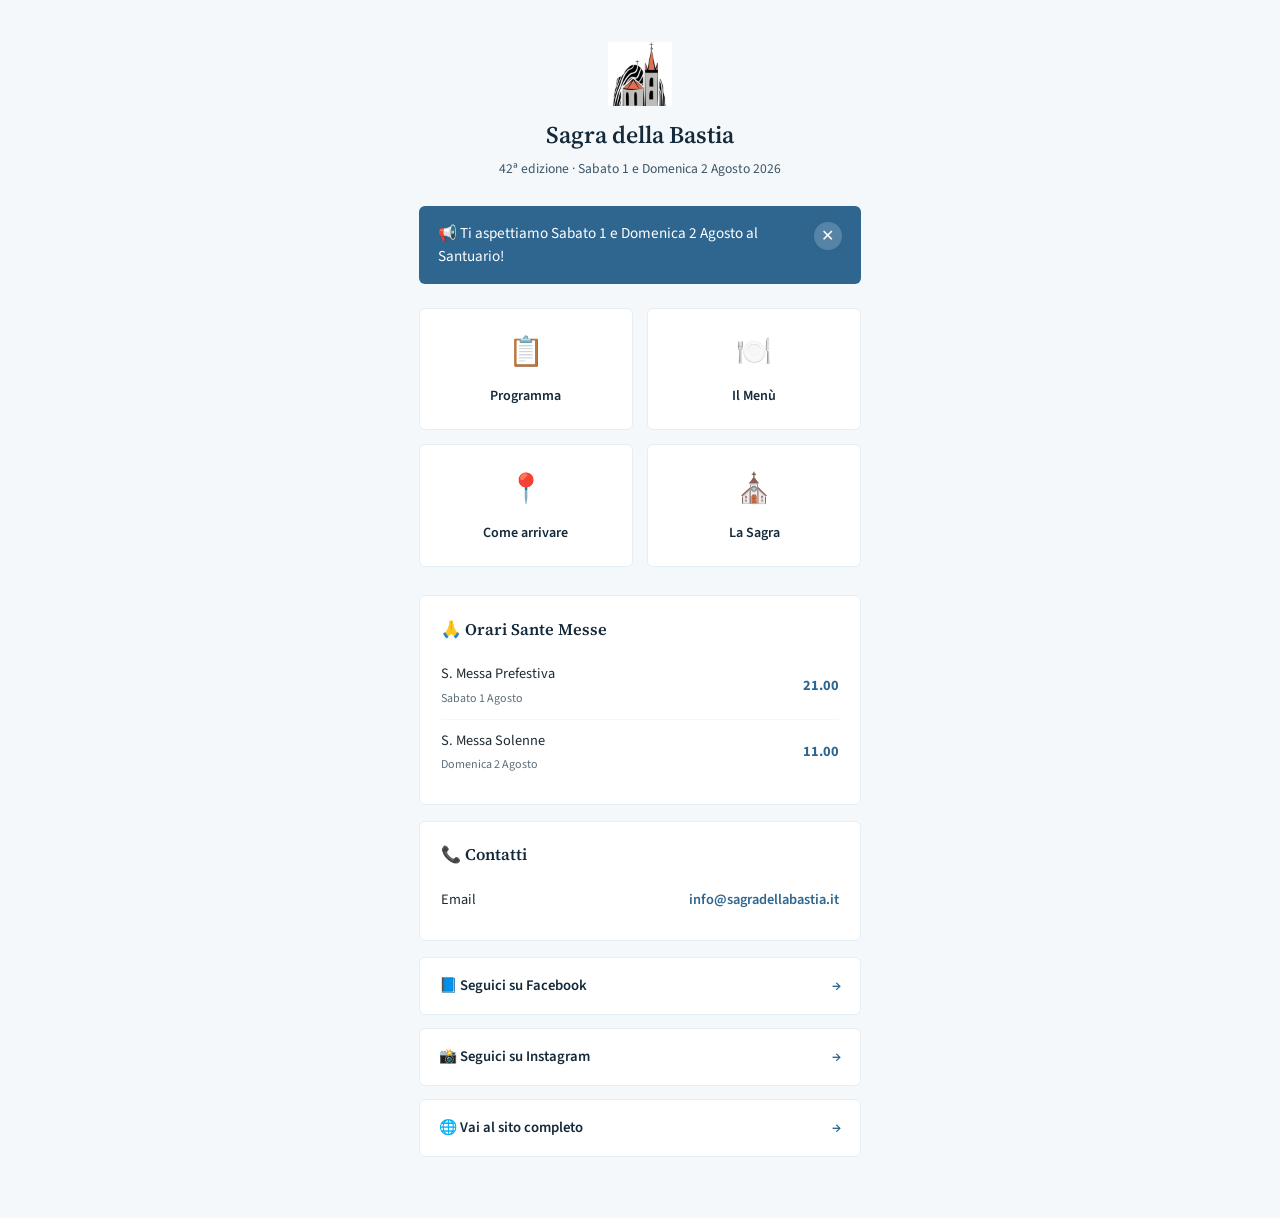
==== app.html @ b009b129 "Add files via upload" ====
<!DOCTYPE html>
<html lang="it">
<head>
  <meta charset="UTF-8">
  <meta name="viewport" content="width=device-width, initial-scale=1, viewport-fit=cover">
  <title>Sagra della Bastia – App</title>
  <meta name="description" content="Programma, menù e info utili per la Sagra della Bastia, sempre con te.">
  <meta name="theme-color" content="#14293A">
  <link rel="manifest" href="manifest.json">
  <link rel="apple-touch-icon" href="img/icons/icon-192.png">
  <link rel="icon" href="img/icons/icon-192.png">
  <link rel="stylesheet" href="css/style.css">
</head>
<body style="background:var(--sfondo);">

<div class="app-wrap">

  <div class="app-header">
    <img src="img/icons/icon-192.png" alt="Sagra della Bastia">
    <h1>Sagra della Bastia</h1>
    <p><span data-edizione></span>ª edizione · <span data-date></span></p>
  </div>

  <div id="alert-container"></div>

  <div class="app-install-banner" id="install-banner">
    Aggiungi questa app alla schermata Home per averla sempre a portata di mano.
    <button id="install-btn">Installa l'app</button>
  </div>

  <div class="quick-grid">
    <a href="programma.html" class="quick-card">
      <span class="icon">📋</span>
      <span class="label">Programma</span>
    </a>
    <a href="https://drive.google.com/file/d/1ay6OlVCcre5O2pKDrRDUG2ReVe06qgCE/view?usp=sharing" target="_blank" rel="noopener" class="quick-card">
      <span class="icon">🍽️</span>
      <span class="label">Il Menù</span>
    </a>
    <a id="mappa-link" href="#" target="_blank" rel="noopener" class="quick-card">
      <span class="icon">📍</span>
      <span class="label">Come arrivare</span>
    </a>
    <a href="la-sagra.html" class="quick-card">
      <span class="icon">⛪</span>
      <span class="label">La Sagra</span>
    </a>
  </div>

  <div class="info-block">
    <h3>🙏 Orari Sante Messe</h3>
    <div id="messe-container"></div>
  </div>

  <div class="info-block">
    <h3>📞 Contatti</h3>
    <div class="info-row">
      <span class="giorno">Email</span>
      <a href="mailto:info@sagradellabastia.it" class="ora" style="font-weight:600;">info@sagradellabastia.it</a>
    </div>
  </div>

  <a href="https://www.facebook.com/SagradellaBastia/" target="_blank" rel="noopener" class="app-link-row">
    📘 Seguici su Facebook <span class="arrow">→</span>
  </a>
  <a href="https://www.instagram.com/sagradellabastia" target="_blank" rel="noopener" class="app-link-row">
    📸 Seguici su Instagram <span class="arrow">→</span>
  </a>
  <a href="index.html" class="app-link-row">
    🌐 Vai al sito completo <span class="arrow">→</span>
  </a>

</div>

<script src="js/bastia.js"></script>
<script>
window.bastiaInit = function(d) {
  // Alert in-app
  if (d.alert_attivo && d.alert_messaggio) {
    const dismissKey = 'alert_dismissed_' + d.alert_messaggio.length + '_' + d.anno;
    if (!sessionStorage.getItem(dismissKey)) {
      document.getElementById('alert-container').innerHTML = `
        <div class="alert-banner" id="alert-box">
          <p>📢 ${d.alert_messaggio}</p>
          <button class="alert-close" id="alert-close-btn">✕</button>
        </div>`;
      document.getElementById('alert-close-btn').addEventListener('click', () => {
        document.getElementById('alert-box').remove();
        sessionStorage.setItem(dismissKey, '1');
      });
    }
  }

  // Mappa
  if (d.mappa_url) {
    document.getElementById('mappa-link').href = d.mappa_url;
  }

  // Orari messe
  if (d.messe && d.messe.length) {
    document.getElementById('messe-container').innerHTML = d.messe.map(m => `
      <div class="info-row">
        <span class="giorno">${m.tipo}<br><small style="color:var(--grigio)">${m.giorno}</small></span>
        <span class="ora">${m.ora}</span>
      </div>
    `).join('');
  }
};
</script>

<script>
// Registrazione Service Worker
if ('serviceWorker' in navigator) {
  window.addEventListener('load', () => {
    navigator.serviceWorker.register('sw.js').catch(err => console.log('SW non registrato:', err));
  });
}

// Prompt di installazione personalizzato
let deferredPrompt;
window.addEventListener('beforeinstallprompt', (e) => {
  e.preventDefault();
  deferredPrompt = e;
  document.getElementById('install-banner').classList.add('visible');
});

document.getElementById('install-btn').addEventListener('click', async () => {
  if (deferredPrompt) {
    deferredPrompt.prompt();
    await deferredPrompt.userChoice;
    deferredPrompt = null;
    document.getElementById('install-banner').classList.remove('visible');
  }
});

window.addEventListener('appinstalled', () => {
  document.getElementById('install-banner').classList.remove('visible');
});
</script>
</body>
</html>
---- css/style.css ----
@import url('https://fonts.googleapis.com/css2?family=Source+Serif+4:wght@400;500;600&family=Source+Sans+3:wght@300;400;600&display=swap');

:root {
  --azzurro:    #2E6690;
  --azzurro-d:  #14293A;
  --azzurro-l:  #A9C6DA;
  --sfondo:     #F4F8FB;
  --sfondo-2:   #E4EEF5;
  --bianco:     #FFFFFF;
  --testo:      #1E2A33;
  --testo-2:    #3D5566;
  --grigio:     #5C6E78;

  --font-display: 'Source Serif 4', Georgia, serif;
  --font-body:    'Source Sans 3', system-ui, sans-serif;

  --r: 6px;
  --gap: clamp(1.2rem, 4vw, 3rem);
  --container: 1340px;
}

*, *::before, *::after { box-sizing: border-box; margin: 0; padding: 0; }
html { scroll-behavior: smooth; }
body { font-family: var(--font-body); background: var(--sfondo); color: var(--testo); line-height: 1.65; font-size: 1rem; }
img { max-width: 100%; display: block; }
a { color: inherit; text-decoration: none; }

/* NAV */
.nav { background: var(--bianco); position: sticky; top: 0; z-index: 100; border-bottom: 1px solid var(--azzurro-l); }
.nav-inner { max-width: var(--container); margin: auto; padding: 1.1rem var(--gap); display: flex; align-items: center; justify-content: space-between; gap: 1.5rem; flex-wrap: wrap; }
.nav-brand { font-family: var(--font-display); font-size: 1.2rem; font-weight: 600; color: var(--azzurro-d); letter-spacing: .01em; line-height: 1.2; }
.nav-brand small { display: block; font-size: .74rem; font-weight: 400; color: var(--grigio); letter-spacing: .08em; text-transform: uppercase; font-family: var(--font-body); margin-top: .15rem; }
.nav-links { display: flex; gap: 1.9rem; list-style: none; flex-wrap: wrap; align-items: center; }
.nav-links a { color: var(--testo-2); font-size: .95rem; letter-spacing: .02em; font-weight: 400; transition: color .2s; padding: .2rem 0; border-bottom: 1px solid transparent; }
.nav-links a:hover, .nav-links a.active { color: var(--azzurro-d); border-bottom-color: var(--azzurro); }
.nav-links .nav-ar { background: var(--sfondo-2); color: var(--azzurro-d); padding: .45rem 1.2rem; border-radius: 1.2rem; font-size: .88rem; border-bottom: none !important; }
.nav-links .nav-ar:hover { background: var(--azzurro-l); }

/* HERO */
.hero { position: relative; background: var(--sfondo); text-align: center; padding: clamp(3.5rem, 9vw, 6.5rem) var(--gap) clamp(3.5rem, 8vw, 6rem); background-size: cover; background-position: center center; background-repeat: no-repeat; transition: background-image .3s; overflow: hidden; }
.hero.has-photo { background-color: var(--azzurro-d); }
.hero-overlay { position: absolute; inset: 0; background: transparent; pointer-events: none; }
.hero.has-photo .hero-overlay { background: linear-gradient(180deg, rgba(20,41,58,.55) 0%, rgba(20,41,58,.72) 60%, rgba(20,41,58,.85) 100%); }
.hero-content { position: relative; z-index: 1; }
.hero-eyebrow { font-size: .78rem; letter-spacing: .14em; text-transform: uppercase; color: var(--azzurro); margin-bottom: 1.2rem; font-weight: 600; }
.hero.has-photo .hero-eyebrow { color: var(--azzurro-l); }
.hero h1 { font-family: var(--font-display); font-size: clamp(2.4rem, 6.5vw, 4.2rem); font-weight: 600; line-height: 1.15; color: var(--azzurro-d); margin-bottom: .6rem; }
.hero.has-photo h1 { color: var(--bianco); }
.hero h1 em { font-style: italic; color: var(--azzurro); }
.hero.has-photo h1 em { color: var(--azzurro-l); }
.hero-sub { font-size: clamp(1.05rem, 2.4vw, 1.25rem); color: var(--testo-2); margin-bottom: 1.8rem; font-weight: 300; max-width: 56ch; margin-left: auto; margin-right: auto; }
.hero.has-photo .hero-sub { color: #E4ECF2; }
.hero-date { display: inline-block; border: 1px solid var(--azzurro-l); border-radius: var(--r); padding: .5rem 1.8rem; font-family: var(--font-display); font-size: clamp(1rem, 2.2vw, 1.25rem); color: var(--azzurro-d); margin-bottom: 1.8rem; background: var(--bianco); }
.hero.has-photo .hero-date { background: rgba(255,255,255,.92); border-color: rgba(255,255,255,.4); }
.hero-cta { display: inline-block; background: var(--azzurro); color: var(--bianco); font-weight: 500; font-size: .85rem; padding: .65rem 1.8rem; border-radius: var(--r); transition: background .2s; margin: .3rem .4rem; }
.hero-cta:first-of-type { background: var(--bianco); border: 1px solid var(--azzurro-l); color: var(--azzurro-d); }
.hero-cta:hover { background: var(--azzurro-d); }
.hero-cta:first-of-type:hover { background: var(--sfondo-2); color: var(--azzurro-d); }
.hero.has-photo .hero-cta:first-of-type { background: rgba(255,255,255,.12); border-color: rgba(255,255,255,.5); color: var(--bianco); }
.hero.has-photo .hero-cta:first-of-type:hover { background: rgba(255,255,255,.22); color: var(--bianco); }
.hero-divider { width: 36px; height: 2px; background: var(--azzurro-l); margin: 0 auto 1.8rem; }

/* SECTION */
.section { max-width: var(--container); margin: auto; padding: clamp(2.2rem, 5vw, 4rem) var(--gap); }
.section-eyebrow { font-size: .78rem; letter-spacing: .12em; text-transform: uppercase; color: var(--azzurro); font-weight: 600; margin-bottom: .6rem; }
.section h2 { font-family: var(--font-display); font-size: clamp(1.8rem, 3.6vw, 2.6rem); font-weight: 600; color: var(--azzurro-d); margin-bottom: 1.3rem; line-height: 1.25; }
.section p { color: var(--testo-2); font-size: 1.1rem; max-width: 72ch; }
.section p + p { margin-top: .9rem; }
.section-divider { border: none; height: 1px; background: var(--azzurro-l); max-width: 100%; opacity: .5; }

/* FEATURE GRID */
.feature-grid { display: grid; grid-template-columns: repeat(4, 1fr); gap: 1.3rem; margin-top: 2.2rem; }
.feature-item { background: var(--bianco); border: 1px solid var(--sfondo-2); border-radius: var(--r); padding: 1.7rem 1.5rem; }
.feature-item .icon { font-size: 1.9rem; margin-bottom: .8rem; opacity: .85; }
.feature-item h3 { font-family: var(--font-display); font-size: 1.15rem; font-weight: 600; color: var(--azzurro-d); margin-bottom: .4rem; }
.feature-item p { font-size: .92rem; color: var(--grigio); }

/* PROGRAMMA CARDS */
.prog-grid { display: grid; grid-template-columns: repeat(auto-fit, minmax(340px, 1fr)); gap: 2rem; margin-top: 2.2rem; }
.prog-card { background: var(--bianco); border: 1px solid var(--sfondo-2); border-radius: var(--r); overflow: hidden; }
.prog-card-head { background: var(--sfondo-2); padding: 1.4rem 1.7rem; }
.prog-card-head .day-label { font-size: .72rem; letter-spacing: .1em; text-transform: uppercase; color: var(--azzurro); font-weight: 600; margin-bottom: .3rem; }
.prog-card-head h3 { font-family: var(--font-display); font-size: 1.4rem; font-weight: 600; color: var(--azzurro-d); }
.prog-item { display: flex; gap: 1.1rem; padding: 1rem 1.7rem; border-bottom: 1px solid var(--sfondo); align-items: flex-start; }
.prog-item:last-child { border-bottom: none; }
.prog-time { font-size: .82rem; font-weight: 600; color: var(--azzurro); white-space: nowrap; min-width: 46px; padding-top: .1rem; }
.prog-desc { font-size: .98rem; color: var(--testo); }
.prog-desc strong { color: var(--azzurro-d); font-weight: 600; }

/* STORIA TIMELINE */
.timeline { margin-top: 2rem; padding-left: .3rem; }
.tl-item { display: grid; grid-template-columns: 5rem 1fr; gap: .7rem 1.8rem; padding-bottom: 2.1rem; position: relative; }
.tl-item::before { content: ''; position: absolute; left: 2.35rem; top: 1.3rem; bottom: 0; width: 1px; background: var(--azzurro-l); }
.tl-item:last-child::before { display: none; }
.tl-year { font-family: var(--font-display); font-size: 1rem; font-weight: 600; color: var(--azzurro); text-align: right; position: relative; padding-top: .05rem; z-index: 1; }
.tl-year::after { content: ''; position: absolute; right: -1.1rem; top: .4rem; width: 8px; height: 8px; border-radius: 50%; background: var(--azzurro); border: 2px solid var(--sfondo); }
.tl-body h3 { font-family: var(--font-display); font-size: 1.02rem; font-weight: 600; color: var(--azzurro-d); margin-bottom: .3rem; }
.tl-body p { font-size: .9rem; color: var(--testo-2); }

/* ATTRAZIONI */
.attrazione-grid { display: grid; grid-template-columns: repeat(auto-fit, minmax(190px, 1fr)); gap: 1.1rem; margin-top: 2.2rem; }
.attrazione { background: var(--bianco); border: 1px solid var(--sfondo-2); border-radius: var(--r); padding: 1.5rem 1.3rem; text-align: center; }
.attrazione .emoji { font-size: 2rem; margin-bottom: .6rem; opacity: .85; }
.attrazione h4 { font-family: var(--font-display); font-size: 1rem; font-weight: 600; color: var(--azzurro-d); margin-bottom: .3rem; }
.attrazione p { font-size: .85rem; color: var(--grigio); }

/* SPONSOR */
.sponsor-section { background: var(--sfondo-2); padding: clamp(1.8rem, 4vw, 3rem) var(--gap); }
.sponsor-inner { max-width: var(--container); margin: auto; }
.sponsor-grid { display: flex; flex-wrap: wrap; gap: .6rem; margin-top: 1.2rem; }
.sponsor-pill { background: var(--bianco); color: var(--testo-2); border: 1px solid var(--azzurro-l); border-radius: 1.4rem; padding: .35rem 1rem; font-size: .8rem; transition: border-color .2s, color .2s; display: inline-flex; align-items: center; gap: .5rem; }
.sponsor-pill:hover { border-color: var(--azzurro); color: var(--azzurro-d); }
.sponsor-pill a { color: inherit; display: inline-flex; align-items: center; gap: .5rem; }
.sponsor-pill img { height: 22px; width: auto; max-width: 90px; object-fit: contain; display: block; }

/* GRID LOGHI (per sponsor con logo, vista più "istituzionale") */
.sponsor-logo-grid { display: grid; grid-template-columns: repeat(auto-fit, minmax(120px, 1fr)); gap: 1rem; margin-top: 1.2rem; align-items: center; }
.sponsor-logo-card { background: var(--bianco); border: 1px solid var(--sfondo-2); border-radius: var(--r); padding: 1rem; display: flex; align-items: center; justify-content: center; height: 80px; transition: border-color .2s; }
.sponsor-logo-card:hover { border-color: var(--azzurro-l); }
.sponsor-logo-card img { max-height: 48px; max-width: 100%; object-fit: contain; }

/* CAPITOLI STORIA — layout editoriale alternato sx/dx */
.capitolo-row { max-width: var(--container); margin: 0 auto; padding: clamp(2.2rem, 5vw, 3.5rem) var(--gap); display: grid; grid-template-columns: 1fr 1fr; gap: clamp(1.5rem, 4vw, 3rem); align-items: center; }
.capitolo-row:not(:last-child) { border-bottom: 1px solid var(--sfondo-2); }
.capitolo-row.invert .capitolo-testo { order: 2; }
.capitolo-row.invert .capitolo-media { order: 1; }
.capitolo-num { font-size: .78rem; letter-spacing: .14em; text-transform: uppercase; color: var(--azzurro); font-weight: 600; margin-bottom: .6rem; }
.capitolo-testo h2 { font-family: var(--font-display); font-size: clamp(1.6rem, 3.2vw, 2.2rem); font-weight: 600; color: var(--azzurro-d); margin-bottom: 1.1rem; line-height: 1.3; }
.capitolo-testo p { color: var(--testo-2); font-size: 1.08rem; max-width: 54ch; }
.capitolo-media { border-radius: var(--r); overflow: hidden; border: 1px solid var(--sfondo-2); background: var(--sfondo-2); aspect-ratio: 4/3; min-height: 320px; }
.capitolo-media img, .capitolo-media video { width: 100%; height: 100%; object-fit: cover; display: block; }
.capitolo-media.testo-only { display: none; }
.capitolo-media video { object-fit: contain; background: #000; }
.capitolo-row.no-media { grid-template-columns: 1fr; }
.capitolo-row.no-media .capitolo-testo { max-width: 62ch; margin: 0 auto; text-align: center; }
.capitolo-row.no-media .capitolo-testo p { margin-left: auto; margin-right: auto; }
.capitolo-video-row { max-width: 980px; margin: 1.4rem auto 0; display: grid; grid-template-columns: 1fr 1fr; gap: 1rem; }
.capitolo-video-row video { width: 100%; border-radius: var(--r); border: 1px solid var(--sfondo-2); display: block; background: #000; }

/* VIDEO CENTRALE GRANDE — capitolo finale "chiesa agibile" */
.capitolo-video-centrale { max-width: 1100px; margin: 1.8rem auto 0; }
.capitolo-video-centrale video { width: 100%; aspect-ratio: 16/9; border-radius: var(--r); border: 1px solid var(--sfondo-2); display: block; background: #000; }

/* PHOTO FRAME generico riusabile */
.photo-frame { border-radius: var(--r); overflow: hidden; border: 1px solid var(--sfondo-2); background: var(--sfondo-2); }
.photo-frame img { width: 100%; height: 100%; object-fit: cover; display: block; }
.hero-photo { max-width: 640px; margin: 0 auto 2rem; border-radius: var(--r); overflow: hidden; border: 1px solid var(--azzurro-l); aspect-ratio: 16/9; }
.hero-photo img { width: 100%; height: 100%; object-fit: cover; display: block; }
.photo-grid { display: grid; grid-template-columns: repeat(auto-fit, minmax(200px, 1fr)); gap: 1rem; margin-top: 1.8rem; }
.photo-grid .photo-frame { aspect-ratio: 4/3; }

/* CONTATTI / SOCIAL */
.contact-band { background: var(--azzurro-d); padding: clamp(1.8rem, 4vw, 3rem) var(--gap); text-align: center; }
.contact-band h2 { font-family: var(--font-display); font-weight: 600; color: var(--bianco); font-size: clamp(1.3rem, 2.6vw, 1.7rem); margin-bottom: .4rem; }
.contact-band p { color: var(--azzurro-l); font-size: .9rem; margin-bottom: 1.5rem; }
.social-row { display: flex; justify-content: center; gap: .8rem; flex-wrap: wrap; margin-bottom: 1.3rem; }
.social-btn { display: inline-flex; align-items: center; gap: .4rem; padding: .55rem 1.4rem; border-radius: 1.4rem; font-size: .82rem; font-weight: 500; background: rgba(255,255,255,.08); color: var(--bianco); border: 1px solid rgba(255,255,255,.2); transition: background .2s; }
.social-btn:hover { background: rgba(255,255,255,.16); }
.contact-email { color: var(--azzurro-l); font-family: var(--font-display); font-size: .98rem; }

/* DOWNLOAD */
.dl-row { display: flex; gap: .9rem; flex-wrap: wrap; margin-top: 1.3rem; }
.dl-btn { display: inline-flex; align-items: center; gap: .5rem; background: var(--bianco); color: var(--azzurro-d); border: 1px solid var(--azzurro-l); padding: .6rem 1.4rem; border-radius: var(--r); font-size: .85rem; font-weight: 500; transition: border-color .2s; }
.dl-btn:hover { border-color: var(--azzurro); }

/* BANNER */
.banner { background: var(--sfondo-2); color: var(--azzurro-d); text-align: center; padding: .55rem var(--gap); font-weight: 500; font-size: .82rem; border-bottom: 1px solid var(--azzurro-l); }
.banner a { text-decoration: underline; }

/* PAGE HERO interno */
.page-hero { background: var(--azzurro-d); padding: clamp(2.6rem, 6vw, 4.2rem) var(--gap); text-align: center; border-bottom: none; }
.page-hero .hero-eyebrow { color: var(--azzurro-l); }
.page-hero h1 { font-family: var(--font-display); font-size: clamp(1.9rem, 4.2vw, 2.7rem); font-weight: 600; color: var(--bianco); }
.page-hero p { color: #C8D8E2; font-size: 1rem; max-width: 55ch; margin: .8rem auto 0; font-weight: 300; }

/* FOOTER */
.footer { background: var(--bianco); color: var(--grigio); text-align: center; padding: 1.8rem var(--gap); font-size: .8rem; line-height: 1.9; border-top: 1px solid var(--sfondo-2); }
.footer strong { color: var(--azzurro-d); }
.footer a { color: var(--grigio); }

@media (max-width: 700px) {
  .capitolo-row { grid-template-columns: 1fr !important; }
  .capitolo-row.invert .capitolo-testo { order: 1; }
  .capitolo-row.invert .capitolo-media { order: 2; }
  .capitolo-media { aspect-ratio: 16/9; }
  .capitolo-video-row { grid-template-columns: 1fr; }
}
@media (max-width: 900px) {
  .feature-grid { grid-template-columns: repeat(2, 1fr); }
}
/* ALERT BANNER PWA */
.alert-banner { background: var(--azzurro); color: var(--bianco); padding: 1rem 1.2rem; border-radius: var(--r); margin-bottom: 1.5rem; display: flex; align-items: flex-start; justify-content: space-between; gap: 1rem; }
.alert-banner p { margin: 0; font-size: .95rem; line-height: 1.5; }
.alert-banner .alert-close { background: rgba(255,255,255,.2); border: none; color: var(--bianco); width: 28px; height: 28px; min-width: 28px; border-radius: 50%; font-size: 1rem; line-height: 1; cursor: pointer; display: flex; align-items: center; justify-content: center; }
.alert-banner .alert-close:hover { background: rgba(255,255,255,.32); }

/* APP HOME */
.app-wrap { max-width: 480px; margin: 0 auto; padding: 1.4rem 1.2rem 3rem; min-height: 100vh; }
.app-header { text-align: center; padding: 1.2rem 0 1.6rem; }
.app-header img { width: 64px; height: 64px; margin: 0 auto .6rem; }
.app-header h1 { font-family: var(--font-display); font-size: 1.5rem; color: var(--azzurro-d); font-weight: 600; }
.app-header p { font-size: .85rem; color: var(--testo-2); margin-top: .2rem; }

.quick-grid { display: grid; grid-template-columns: 1fr 1fr; gap: .9rem; margin-bottom: 1.8rem; }
.quick-card { background: var(--bianco); border: 1px solid var(--sfondo-2); border-radius: var(--r); padding: 1.3rem 1rem; text-align: center; display: flex; flex-direction: column; align-items: center; gap: .5rem; transition: border-color .2s, transform .15s; }
.quick-card:active { transform: scale(.97); }
.quick-card .icon { font-size: 1.8rem; }
.quick-card span.label { font-size: .88rem; font-weight: 600; color: var(--azzurro-d); }

.info-block { background: var(--bianco); border: 1px solid var(--sfondo-2); border-radius: var(--r); padding: 1.2rem 1.3rem; margin-bottom: 1rem; }
.info-block h3 { font-family: var(--font-display); font-size: 1.02rem; color: var(--azzurro-d); margin-bottom: .7rem; font-weight: 600; }
.info-row { display: flex; justify-content: space-between; align-items: center; padding: .55rem 0; border-bottom: 1px solid var(--sfondo); font-size: .9rem; }
.info-row:last-child { border-bottom: none; }
.info-row .giorno { color: var(--testo); }
.info-row .ora { color: var(--azzurro); font-weight: 700; }

.app-install-banner { background: var(--sfondo-2); border-radius: var(--r); padding: 1rem 1.2rem; margin-bottom: 1.5rem; font-size: .85rem; color: var(--testo-2); text-align: center; display: none; }
.app-install-banner.visible { display: block; }
.app-install-banner button { display: block; margin: .6rem auto 0; background: var(--azzurro); color: var(--bianco); border: none; padding: .55rem 1.4rem; border-radius: var(--r); font-size: .85rem; font-weight: 600; }

.app-link-row { display: block; background: var(--bianco); border: 1px solid var(--sfondo-2); border-radius: var(--r); padding: 1rem 1.2rem; margin-bottom: .8rem; display: flex; align-items: center; justify-content: space-between; font-size: .92rem; color: var(--azzurro-d); font-weight: 600; }
.app-link-row .arrow { color: var(--azzurro); }

@media (max-width: 600px) {
  .nav-links { gap: .9rem; }
  .tl-item { grid-template-columns: 3.6rem 1fr; gap: .5rem 1.1rem; }
  .tl-item::before { left: 1.7rem; }
  .tl-year::after { right: -.75rem; }
  .hero-cta { display: block; margin: .4rem auto; max-width: 220px; }
}
@media (prefers-reduced-motion: reduce) { * { transition: none !important; } }
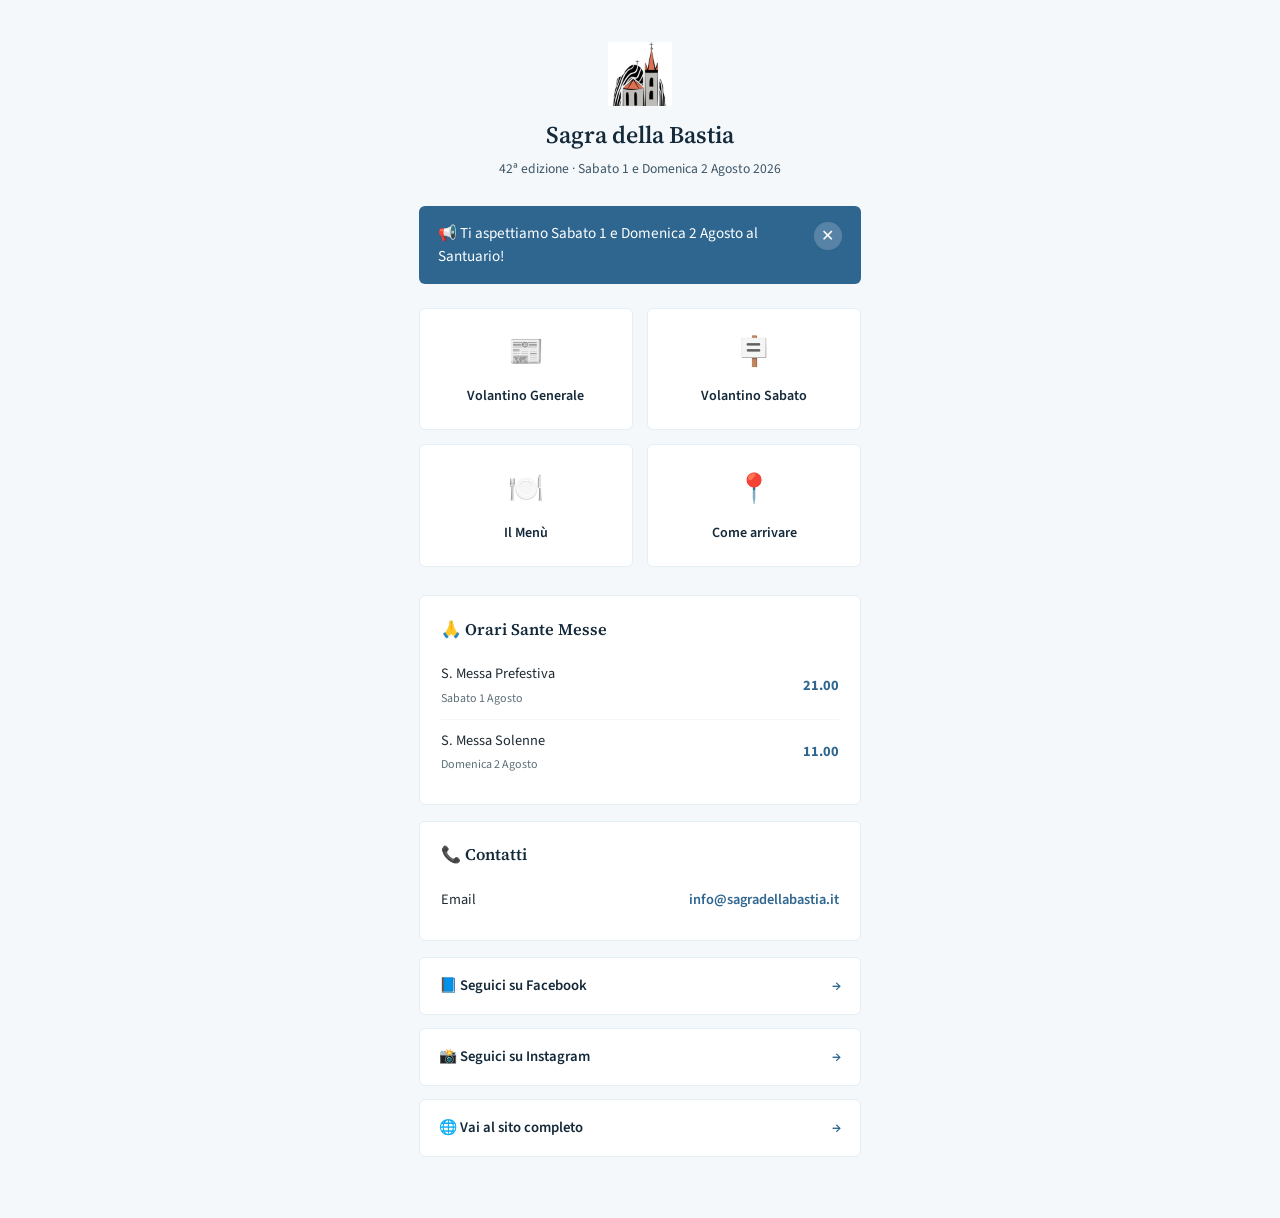
==== commit 8d085f14: "Add files via upload" ====
--- a/app.html
+++ b/app.html
@@ -29,21 +29,21 @@
   </div>
 
   <div class="quick-grid">
-    <a href="programma.html" class="quick-card">
-      <span class="icon">📋</span>
-      <span class="label">Programma</span>
+    <a id="volantino-generale-link" href="#" target="_blank" rel="noopener" class="quick-card">
+      <span class="icon">📰</span>
+      <span class="label">Volantino Generale</span>
     </a>
-    <a href="https://drive.google.com/file/d/1ay6OlVCcre5O2pKDrRDUG2ReVe06qgCE/view?usp=sharing" target="_blank" rel="noopener" class="quick-card">
+    <a id="volantino-sabato-link" href="#" target="_blank" rel="noopener" class="quick-card">
+      <span class="icon">🪧</span>
+      <span class="label">Volantino Sabato</span>
+    </a>
+    <a id="menu-link" href="#" target="_blank" rel="noopener" class="quick-card">
       <span class="icon">🍽️</span>
       <span class="label">Il Menù</span>
     </a>
     <a id="mappa-link" href="#" target="_blank" rel="noopener" class="quick-card">
       <span class="icon">📍</span>
       <span class="label">Come arrivare</span>
-    </a>
-    <a href="la-sagra.html" class="quick-card">
-      <span class="icon">⛪</span>
-      <span class="label">La Sagra</span>
     </a>
   </div>
 
@@ -91,10 +91,11 @@
     }
   }
 
-  // Mappa
-  if (d.mappa_url) {
-    document.getElementById('mappa-link').href = d.mappa_url;
-  }
+  // Link rapidi
+  if (d.volantino_generale_url) document.getElementById('volantino-generale-link').href = d.volantino_generale_url;
+  if (d.volantino_sabato_url) document.getElementById('volantino-sabato-link').href = d.volantino_sabato_url;
+  if (d.menu_url) document.getElementById('menu-link').href = d.menu_url;
+  if (d.mappa_url) document.getElementById('mappa-link').href = d.mappa_url;
 
   // Orari messe
   if (d.messe && d.messe.length) {
@@ -109,14 +110,12 @@
 </script>
 
 <script>
-// Registrazione Service Worker
 if ('serviceWorker' in navigator) {
   window.addEventListener('load', () => {
     navigator.serviceWorker.register('sw.js').catch(err => console.log('SW non registrato:', err));
   });
 }
 
-// Prompt di installazione personalizzato
 let deferredPrompt;
 window.addEventListener('beforeinstallprompt', (e) => {
   e.preventDefault();
--- a/css/style.css
+++ b/css/style.css
@@ -178,7 +178,20 @@
 .footer strong { color: var(--azzurro-d); }
 .footer a { color: var(--grigio); }
 
+/* APP CTA SECTION — home, ben visibile */
+.app-cta-section { background: var(--azzurro-d); padding: clamp(1.8rem, 4vw, 2.6rem) var(--gap); }
+.app-cta-inner { max-width: var(--container); margin: auto; display: flex; align-items: center; gap: 1.6rem; flex-wrap: wrap; justify-content: space-between; }
+.app-cta-icon { flex-shrink: 0; }
+.app-cta-icon img { width: 64px; height: 64px; border-radius: 14px; box-shadow: 0 4px 14px rgba(0,0,0,.3); }
+.app-cta-text { flex: 1; min-width: 220px; }
+.app-cta-text h2 { font-family: var(--font-display); font-size: 1.4rem; font-weight: 600; color: var(--bianco); margin-bottom: .3rem; }
+.app-cta-text p { font-size: .92rem; color: var(--azzurro-l); }
+.app-cta-button { flex-shrink: 0; background: var(--oro, var(--bianco)); background: var(--bianco); color: var(--azzurro-d); font-weight: 700; font-size: .95rem; padding: .8rem 1.8rem; border-radius: var(--r); white-space: nowrap; transition: transform .15s, background .2s; }
+.app-cta-button:hover { transform: translateY(-2px); background: var(--sfondo-2); }
+
 @media (max-width: 700px) {
+  .app-cta-inner { flex-direction: column; text-align: center; }
+  .app-cta-button { width: 100%; text-align: center; }
   .capitolo-row { grid-template-columns: 1fr !important; }
   .capitolo-row.invert .capitolo-testo { order: 1; }
   .capitolo-row.invert .capitolo-media { order: 2; }
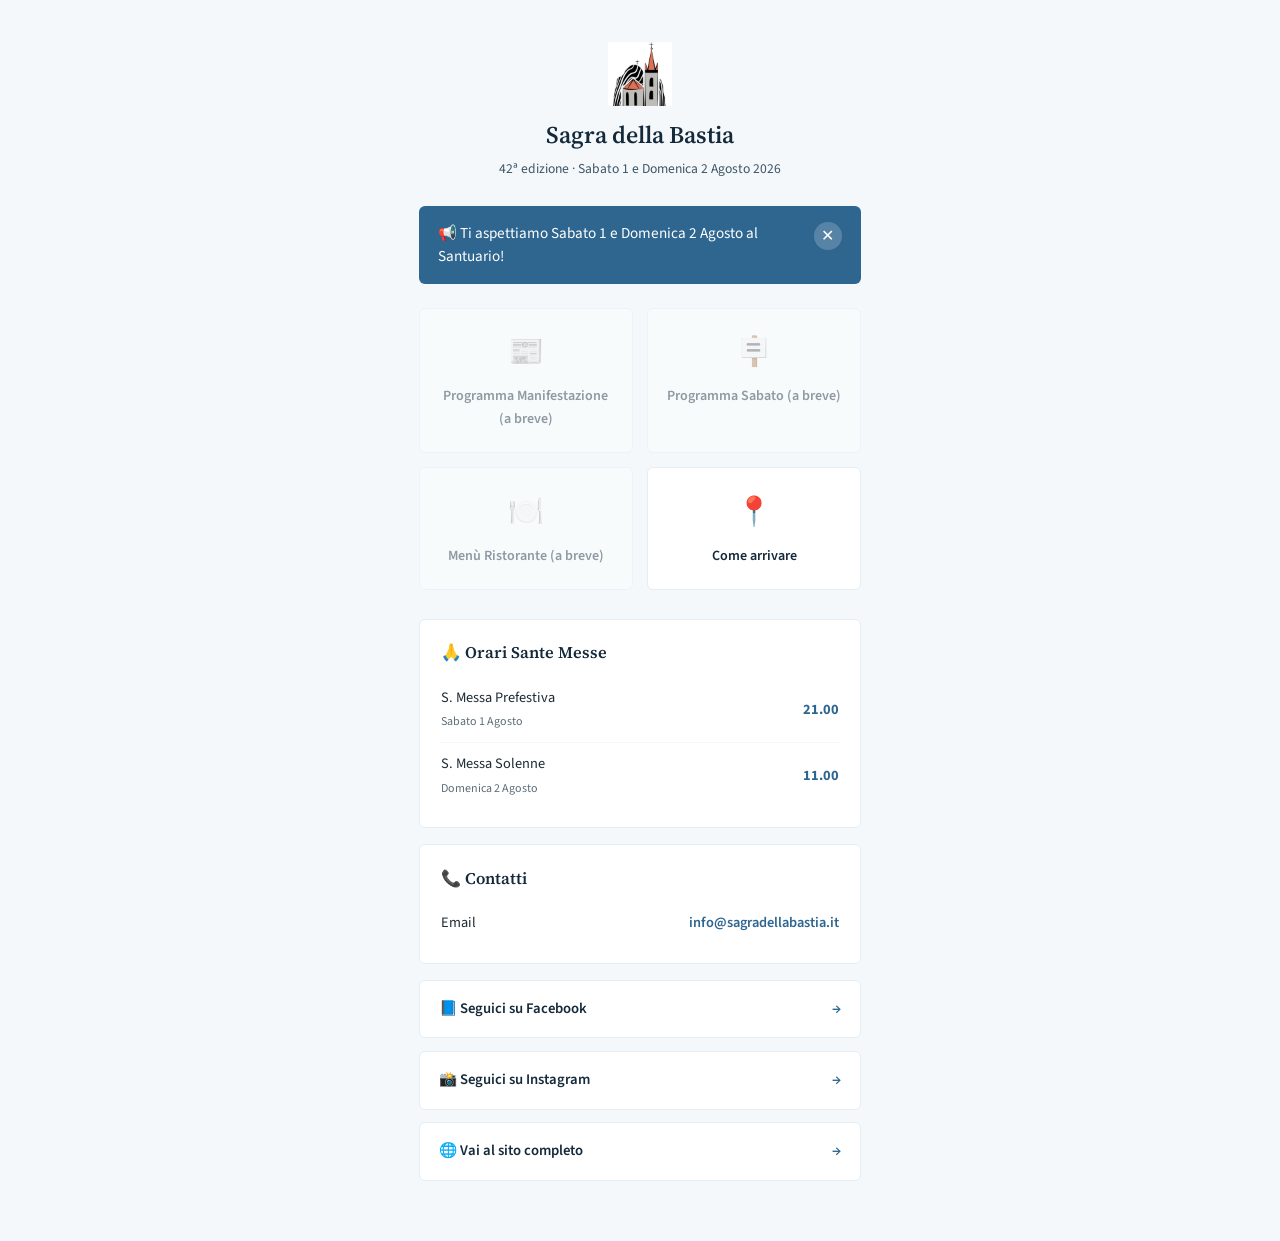
==== commit 59e65b64: "Add files via upload" ====
--- a/app.html
+++ b/app.html
@@ -31,15 +31,15 @@
   <div class="quick-grid">
     <a id="volantino-generale-link" href="#" target="_blank" rel="noopener" class="quick-card">
       <span class="icon">📰</span>
-      <span class="label">Volantino Generale</span>
+      <span class="label">Programma Manifestazione</span>
     </a>
     <a id="volantino-sabato-link" href="#" target="_blank" rel="noopener" class="quick-card">
       <span class="icon">🪧</span>
-      <span class="label">Volantino Sabato</span>
+      <span class="label">Programma Sabato</span>
     </a>
     <a id="menu-link" href="#" target="_blank" rel="noopener" class="quick-card">
       <span class="icon">🍽️</span>
-      <span class="label">Il Menù</span>
+      <span class="label">Menù Ristorante</span>
     </a>
     <a id="mappa-link" href="#" target="_blank" rel="noopener" class="quick-card">
       <span class="icon">📍</span>
@@ -91,10 +91,33 @@
     }
   }
 
-  // Link rapidi
-  if (d.volantino_generale_url) document.getElementById('volantino-generale-link').href = d.volantino_generale_url;
-  if (d.volantino_sabato_url) document.getElementById('volantino-sabato-link').href = d.volantino_sabato_url;
-  if (d.menu_url) document.getElementById('menu-link').href = d.menu_url;
+  // Link rapidi — verifica che il file esista prima di attivare il link
+  function collegaSeEsiste(id, url) {
+    if (!url) return;
+    const el = document.getElementById(id);
+    fetch(url, { method: 'HEAD' })
+      .then(res => {
+        if (res.ok) {
+          el.href = url;
+        } else {
+          disabilitaCard(el);
+        }
+      })
+      .catch(() => disabilitaCard(el));
+  }
+
+  function disabilitaCard(el) {
+    el.removeAttribute('href');
+    el.style.opacity = '.45';
+    el.style.cursor = 'default';
+    el.addEventListener('click', (e) => e.preventDefault());
+    const label = el.querySelector('.label');
+    if (label) label.textContent += ' (a breve)';
+  }
+
+  collegaSeEsiste('volantino-generale-link', d.volantino_generale_url);
+  collegaSeEsiste('volantino-sabato-link', d.volantino_sabato_url);
+  collegaSeEsiste('menu-link', d.menu_url);
   if (d.mappa_url) document.getElementById('mappa-link').href = d.mappa_url;
 
   // Orari messe
--- a/css/style.css
+++ b/css/style.css
@@ -27,14 +27,39 @@
 
 /* NAV */
 .nav { background: var(--bianco); position: sticky; top: 0; z-index: 100; border-bottom: 1px solid var(--azzurro-l); }
-.nav-inner { max-width: var(--container); margin: auto; padding: 1.1rem var(--gap); display: flex; align-items: center; justify-content: space-between; gap: 1.5rem; flex-wrap: wrap; }
+.nav-inner { max-width: var(--container); margin: auto; padding: 1.1rem var(--gap); display: flex; align-items: center; justify-content: space-between; gap: 1.5rem; position: relative; }
 .nav-brand { font-family: var(--font-display); font-size: 1.2rem; font-weight: 600; color: var(--azzurro-d); letter-spacing: .01em; line-height: 1.2; }
 .nav-brand small { display: block; font-size: .74rem; font-weight: 400; color: var(--grigio); letter-spacing: .08em; text-transform: uppercase; font-family: var(--font-body); margin-top: .15rem; }
-.nav-links { display: flex; gap: 1.9rem; list-style: none; flex-wrap: wrap; align-items: center; }
-.nav-links a { color: var(--testo-2); font-size: .95rem; letter-spacing: .02em; font-weight: 400; transition: color .2s; padding: .2rem 0; border-bottom: 1px solid transparent; }
+.nav-links { display: flex; gap: 1.9rem; list-style: none; align-items: center; }
+.nav-links a { color: var(--testo-2); font-size: .95rem; letter-spacing: .02em; font-weight: 400; transition: color .2s; padding: .2rem 0; border-bottom: 1px solid transparent; white-space: nowrap; }
 .nav-links a:hover, .nav-links a.active { color: var(--azzurro-d); border-bottom-color: var(--azzurro); }
 .nav-links .nav-ar { background: var(--sfondo-2); color: var(--azzurro-d); padding: .45rem 1.2rem; border-radius: 1.2rem; font-size: .88rem; border-bottom: none !important; }
 .nav-links .nav-ar:hover { background: var(--azzurro-l); }
+
+.nav-burger { display: none; background: none; border: none; cursor: pointer; padding: .3rem; flex-shrink: 0; }
+.nav-burger span { display: block; width: 24px; height: 2px; background: var(--azzurro-d); margin: 5px 0; transition: transform .2s, opacity .2s; }
+
+@media (max-width: 800px) {
+  .nav-burger { display: block; }
+  .nav-links {
+    position: absolute;
+    top: 100%; left: 0; right: 0;
+    background: var(--bianco);
+    flex-direction: column;
+    align-items: flex-start;
+    gap: 0;
+    border-top: 1px solid var(--sfondo-2);
+    border-bottom: 1px solid var(--azzurro-l);
+    box-shadow: 0 8px 18px rgba(0,0,0,.08);
+    max-height: 0;
+    overflow: hidden;
+    transition: max-height .25s ease;
+  }
+  .nav-links.open { max-height: 400px; }
+  .nav-links li { width: 100%; }
+  .nav-links a { display: block; width: 100%; padding: .9rem var(--gap); border-bottom: 1px solid var(--sfondo-2) !important; }
+  .nav-links .nav-ar { border-radius: 0; background: var(--sfondo-2); margin: 0; }
+}
 
 /* HERO */
 .hero { position: relative; background: var(--sfondo); text-align: center; padding: clamp(3.5rem, 9vw, 6.5rem) var(--gap) clamp(3.5rem, 8vw, 6rem); background-size: cover; background-position: center center; background-repeat: no-repeat; transition: background-image .3s; overflow: hidden; }
@@ -235,7 +260,6 @@
 .app-link-row .arrow { color: var(--azzurro); }
 
 @media (max-width: 600px) {
-  .nav-links { gap: .9rem; }
   .tl-item { grid-template-columns: 3.6rem 1fr; gap: .5rem 1.1rem; }
   .tl-item::before { left: 1.7rem; }
   .tl-year::after { right: -.75rem; }
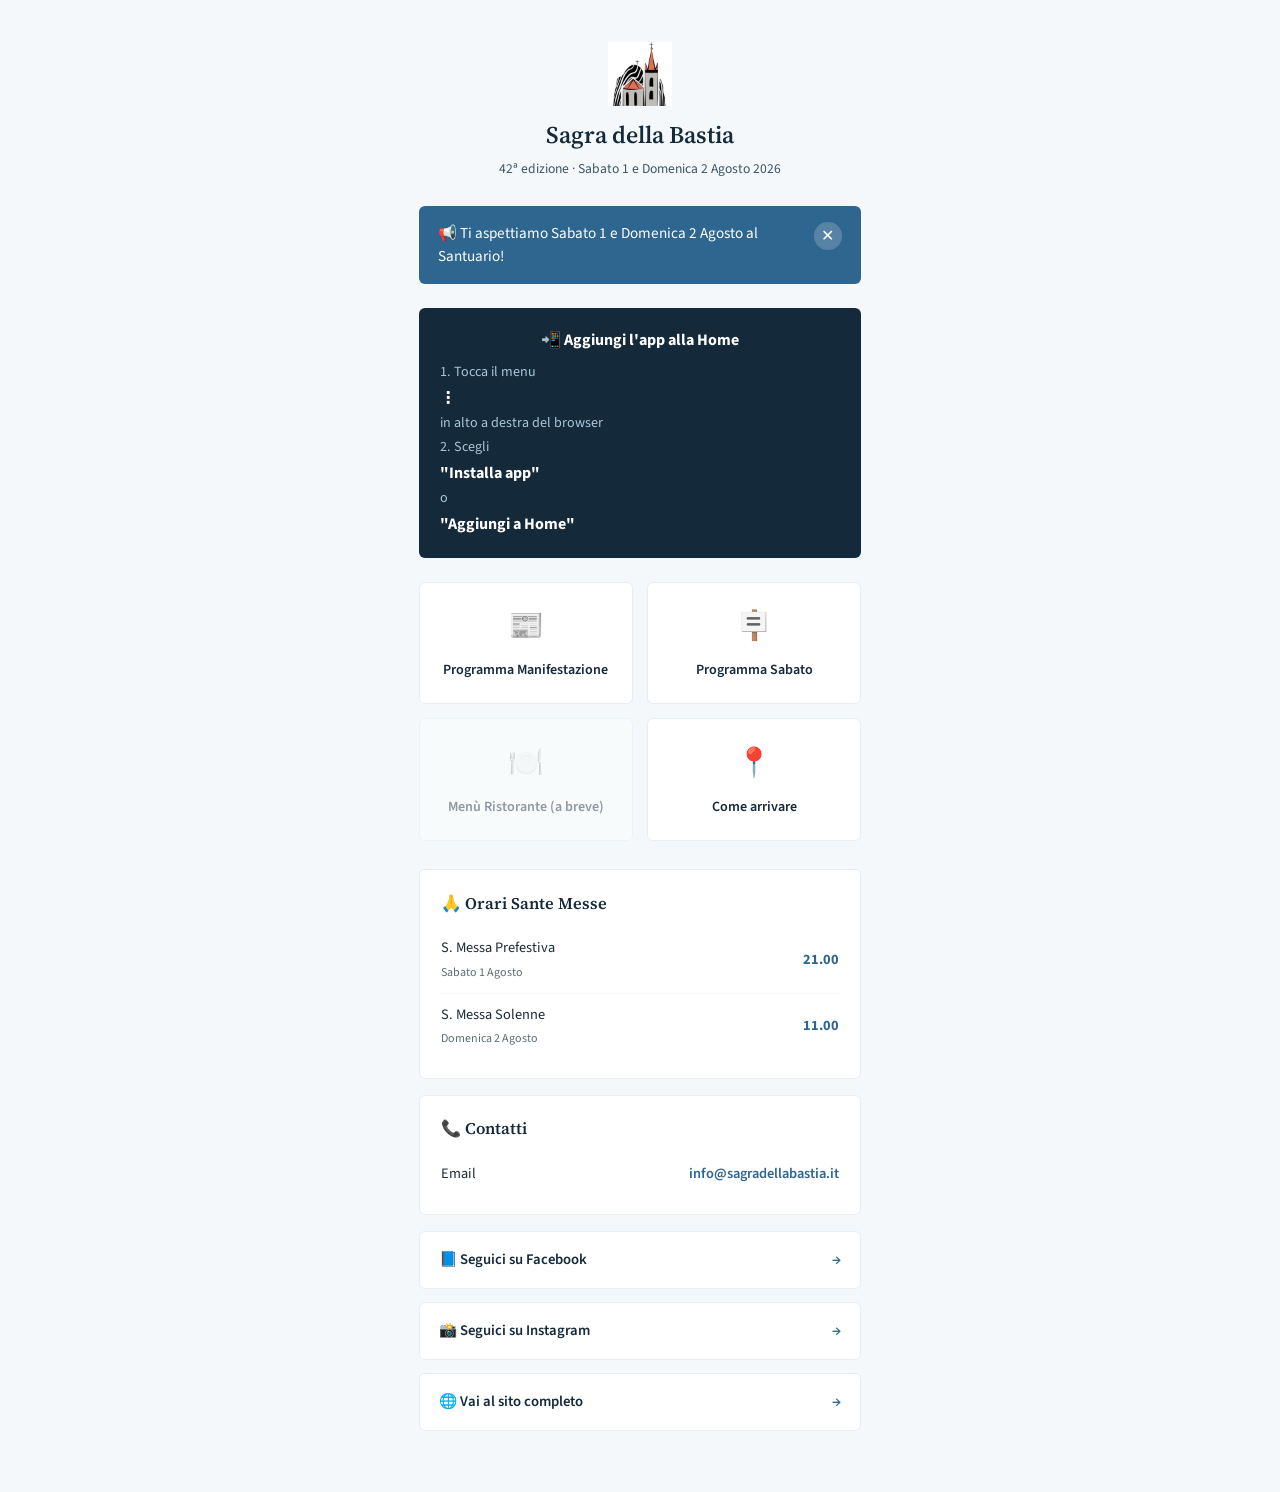
==== commit 18f40da5: "Add files via upload" ====
--- a/app.html
+++ b/app.html
@@ -23,21 +23,24 @@
 
   <div id="alert-container"></div>
 
-  <div class="app-install-banner" id="install-banner">
-    Aggiungi questa app alla schermata Home per averla sempre a portata di mano.
-    <button id="install-btn">Installa l'app</button>
+  <div class="app-install-banner visible" id="install-banner">
+    <div id="install-content-default">
+      <strong>📲 Aggiungi l'app alla Home</strong>
+      <p style="margin-top:.3rem;">Per averla sempre a portata di mano, senza passare dal sito.</p>
+      <button id="install-btn">Installa ora</button>
+    </div>
   </div>
 
   <div class="quick-grid">
-    <a id="volantino-generale-link" href="#" target="_blank" rel="noopener" class="quick-card">
+    <a id="volantino-generale-link" href="#" class="quick-card">
       <span class="icon">📰</span>
       <span class="label">Programma Manifestazione</span>
     </a>
-    <a id="volantino-sabato-link" href="#" target="_blank" rel="noopener" class="quick-card">
+    <a id="volantino-sabato-link" href="#" class="quick-card">
       <span class="icon">🪧</span>
       <span class="label">Programma Sabato</span>
     </a>
-    <a id="menu-link" href="#" target="_blank" rel="noopener" class="quick-card">
+    <a id="menu-link" href="#" class="quick-card">
       <span class="icon">🍽️</span>
       <span class="label">Menù Ristorante</span>
     </a>
@@ -98,7 +101,11 @@
     fetch(url, { method: 'HEAD' })
       .then(res => {
         if (res.ok) {
-          el.href = url;
+          el.addEventListener('click', (e) => {
+            e.preventDefault();
+            window.open(url, '_blank', 'noopener');
+          });
+          el.style.cursor = 'pointer';
         } else {
           disabilitaCard(el);
         }
@@ -139,25 +146,70 @@
   });
 }
 
-let deferredPrompt;
-window.addEventListener('beforeinstallprompt', (e) => {
-  e.preventDefault();
-  deferredPrompt = e;
-  document.getElementById('install-banner').classList.add('visible');
-});
-
-document.getElementById('install-btn').addEventListener('click', async () => {
-  if (deferredPrompt) {
-    deferredPrompt.prompt();
-    await deferredPrompt.userChoice;
-    deferredPrompt = null;
-    document.getElementById('install-banner').classList.remove('visible');
-  }
-});
-
-window.addEventListener('appinstalled', () => {
-  document.getElementById('install-banner').classList.remove('visible');
-});
+const banner = document.getElementById('install-banner');
+const contentDefault = document.getElementById('install-content-default');
+
+// Rileva se l'app è già installata (modo standalone)
+const giaInstallata = window.matchMedia('(display-mode: standalone)').matches
+  || window.navigator.standalone === true;
+
+if (giaInstallata) {
+  banner.style.display = 'none';
+} else {
+  // Rileva piattaforma
+  const ua = navigator.userAgent;
+  const isIOS = /iPad|iPhone|iPod/.test(ua) && !window.MSStream;
+  const isSafari = isIOS && /Safari/.test(ua) && !/CriOS|FxiOS/.test(ua);
+
+  let deferredPrompt = null;
+
+  window.addEventListener('beforeinstallprompt', (e) => {
+    e.preventDefault();
+    deferredPrompt = e;
+    // Il browser supporta il prompt automatico: mostriamo il bottone diretto
+    contentDefault.innerHTML = `
+      <strong>📲 Aggiungi l'app alla Home</strong>
+      <p style="margin-top:.3rem;">Per averla sempre a portata di mano, senza passare dal sito.</p>
+      <button id="install-btn">Installa ora</button>`;
+    document.getElementById('install-btn').addEventListener('click', async () => {
+      deferredPrompt.prompt();
+      await deferredPrompt.userChoice;
+      deferredPrompt = null;
+      banner.style.display = 'none';
+    });
+  });
+
+  if (isIOS) {
+    // iOS non ha prompt automatico: istruzioni manuali sempre visibili
+    contentDefault.innerHTML = `
+      <strong>📲 Aggiungi l'app alla Home</strong>
+      <p style="margin-top:.5rem; text-align:left; line-height:1.7;">
+        1. Tocca l'icona <strong>Condividi</strong> ⬆️ in basso nel browser<br>
+        2. Scorri e scegli <strong>"Aggiungi alla schermata Home"</strong><br>
+        3. Tocca <strong>"Aggiungi"</strong> in alto a destra
+      </p>`;
+    if (!isSafari) {
+      contentDefault.innerHTML += `<p style="margin-top:.6rem; font-size:.8rem; color:var(--grigio);">⚠️ Apri questa pagina con <strong>Safari</strong> per poterla installare.</p>`;
+    }
+  } else {
+    // Android/Desktop senza prompt nativo ancora arrivato: istruzioni menu browser
+    setTimeout(() => {
+      if (!deferredPrompt) {
+        contentDefault.innerHTML = `
+          <strong>📲 Aggiungi l'app alla Home</strong>
+          <p style="margin-top:.5rem; text-align:left; line-height:1.7;">
+            1. Tocca il menu <strong>⋮</strong> in alto a destra del browser<br>
+            2. Scegli <strong>"Installa app"</strong> o <strong>"Aggiungi a Home"</strong>
+          </p>`;
+      }
+    }, 1200);
+  }
+
+  window.addEventListener('appinstalled', () => {
+    banner.style.display = 'none';
+  });
+}
 </script>
+
 </body>
 </html>
--- a/css/style.css
+++ b/css/style.css
@@ -252,9 +252,11 @@
 .info-row .giorno { color: var(--testo); }
 .info-row .ora { color: var(--azzurro); font-weight: 700; }
 
-.app-install-banner { background: var(--sfondo-2); border-radius: var(--r); padding: 1rem 1.2rem; margin-bottom: 1.5rem; font-size: .85rem; color: var(--testo-2); text-align: center; display: none; }
+.app-install-banner { background: var(--azzurro-d); border-radius: var(--r); padding: 1.2rem 1.3rem; margin-bottom: 1.5rem; font-size: .88rem; color: var(--azzurro-l); text-align: center; display: none; }
 .app-install-banner.visible { display: block; }
-.app-install-banner button { display: block; margin: .6rem auto 0; background: var(--azzurro); color: var(--bianco); border: none; padding: .55rem 1.4rem; border-radius: var(--r); font-size: .85rem; font-weight: 600; }
+.app-install-banner strong { color: var(--bianco); font-size: 1rem; display: block; }
+.app-install-banner p { color: var(--azzurro-l); }
+.app-install-banner button { display: block; margin: .8rem auto 0; background: var(--bianco); color: var(--azzurro-d); border: none; padding: .6rem 1.6rem; border-radius: var(--r); font-size: .88rem; font-weight: 700; }
 
 .app-link-row { display: block; background: var(--bianco); border: 1px solid var(--sfondo-2); border-radius: var(--r); padding: 1rem 1.2rem; margin-bottom: .8rem; display: flex; align-items: center; justify-content: space-between; font-size: .92rem; color: var(--azzurro-d); font-weight: 600; }
 .app-link-row .arrow { color: var(--azzurro); }
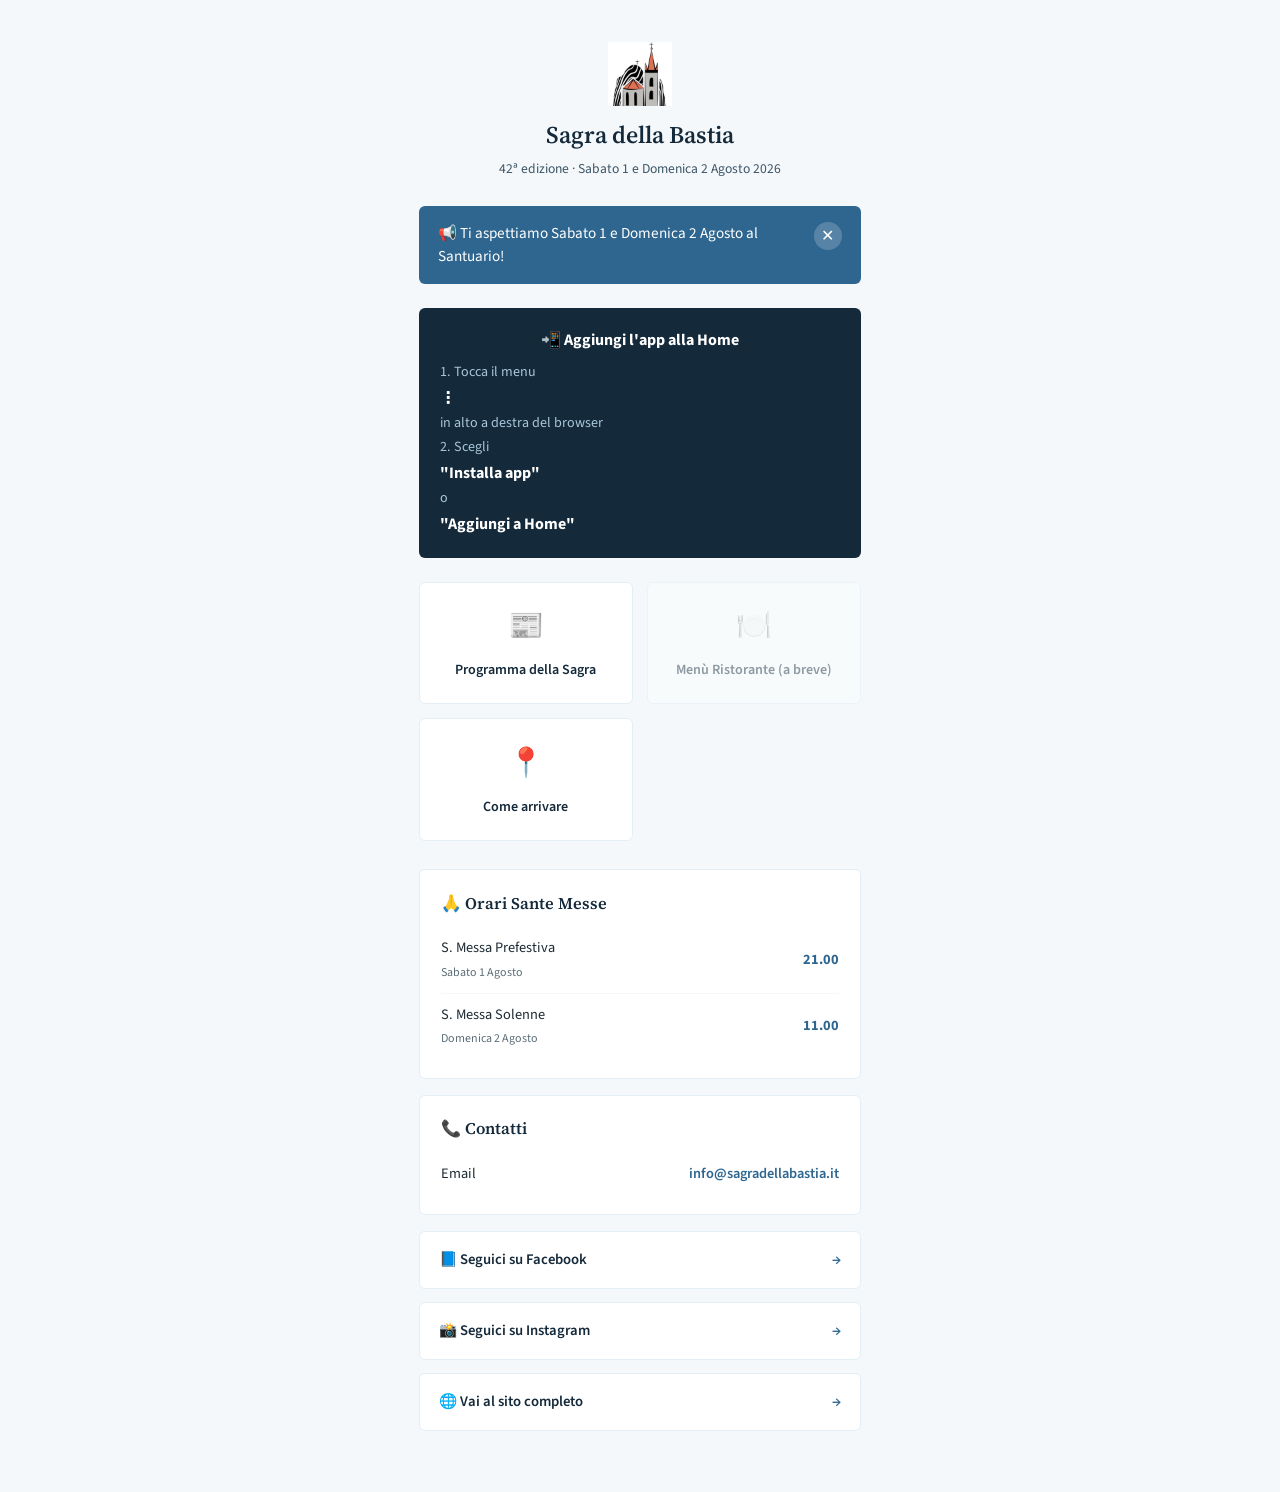
==== commit c747e9b8: "Add files via upload" ====
--- a/app.html
+++ b/app.html
@@ -34,11 +34,7 @@
   <div class="quick-grid">
     <a id="volantino-generale-link" href="#" class="quick-card">
       <span class="icon">📰</span>
-      <span class="label">Programma Manifestazione</span>
-    </a>
-    <a id="volantino-sabato-link" href="#" class="quick-card">
-      <span class="icon">🪧</span>
-      <span class="label">Programma Sabato</span>
+      <span class="label">Programma della Sagra</span>
     </a>
     <a id="menu-link" href="#" class="quick-card">
       <span class="icon">🍽️</span>
@@ -123,7 +119,6 @@
   }
 
   collegaSeEsiste('volantino-generale-link', d.volantino_generale_url);
-  collegaSeEsiste('volantino-sabato-link', d.volantino_sabato_url);
   collegaSeEsiste('menu-link', d.menu_url);
   if (d.mappa_url) document.getElementById('mappa-link').href = d.mappa_url;
 
--- a/css/style.css
+++ b/css/style.css
@@ -132,7 +132,15 @@
 /* SPONSOR */
 .sponsor-section { background: var(--sfondo-2); padding: clamp(1.8rem, 4vw, 3rem) var(--gap); }
 .sponsor-inner { max-width: var(--container); margin: auto; }
-.sponsor-grid { display: flex; flex-wrap: wrap; gap: .6rem; margin-top: 1.2rem; }
+.sponsor-grid { display: grid; grid-template-columns: repeat(auto-fill, minmax(140px, 1fr)); gap: 1.1rem; margin-top: 1.5rem; }
+.sponsor-grid { display: grid; grid-template-columns: repeat(auto-fill, minmax(160px, 1fr)); gap: 1.1rem; margin-top: 1.5rem; }
+.sponsor-card { background: var(--bianco); border: 1px solid var(--sfondo-2); border-radius: var(--r); overflow: hidden; transition: border-color .2s, box-shadow .2s; }
+.sponsor-card:hover { border-color: var(--azzurro-l); box-shadow: 0 2px 10px rgba(0,0,0,.06); }
+.sponsor-logo-wrap { height: 100px; background: var(--sfondo); display: flex; align-items: center; justify-content: center; padding: 1rem; }
+.sponsor-logo-wrap img { max-height: 68px; max-width: 100%; object-fit: contain; display: block; }
+.sponsor-initials { font-family: var(--font-display); font-size: 2.2rem; font-weight: 700; color: var(--azzurro-l); }
+.sponsor-name { font-size: .88rem; color: var(--testo); text-align: center; line-height: 1.35; font-weight: 500; padding: .7rem .8rem; border-top: 1px solid var(--sfondo-2); background: var(--bianco); }
+/* vecchi stili pillola (non più usati, mantenuti per compatibilità) */
 .sponsor-pill { background: var(--bianco); color: var(--testo-2); border: 1px solid var(--azzurro-l); border-radius: 1.4rem; padding: .35rem 1rem; font-size: .8rem; transition: border-color .2s, color .2s; display: inline-flex; align-items: center; gap: .5rem; }
 .sponsor-pill:hover { border-color: var(--azzurro); color: var(--azzurro-d); }
 .sponsor-pill a { color: inherit; display: inline-flex; align-items: center; gap: .5rem; }
